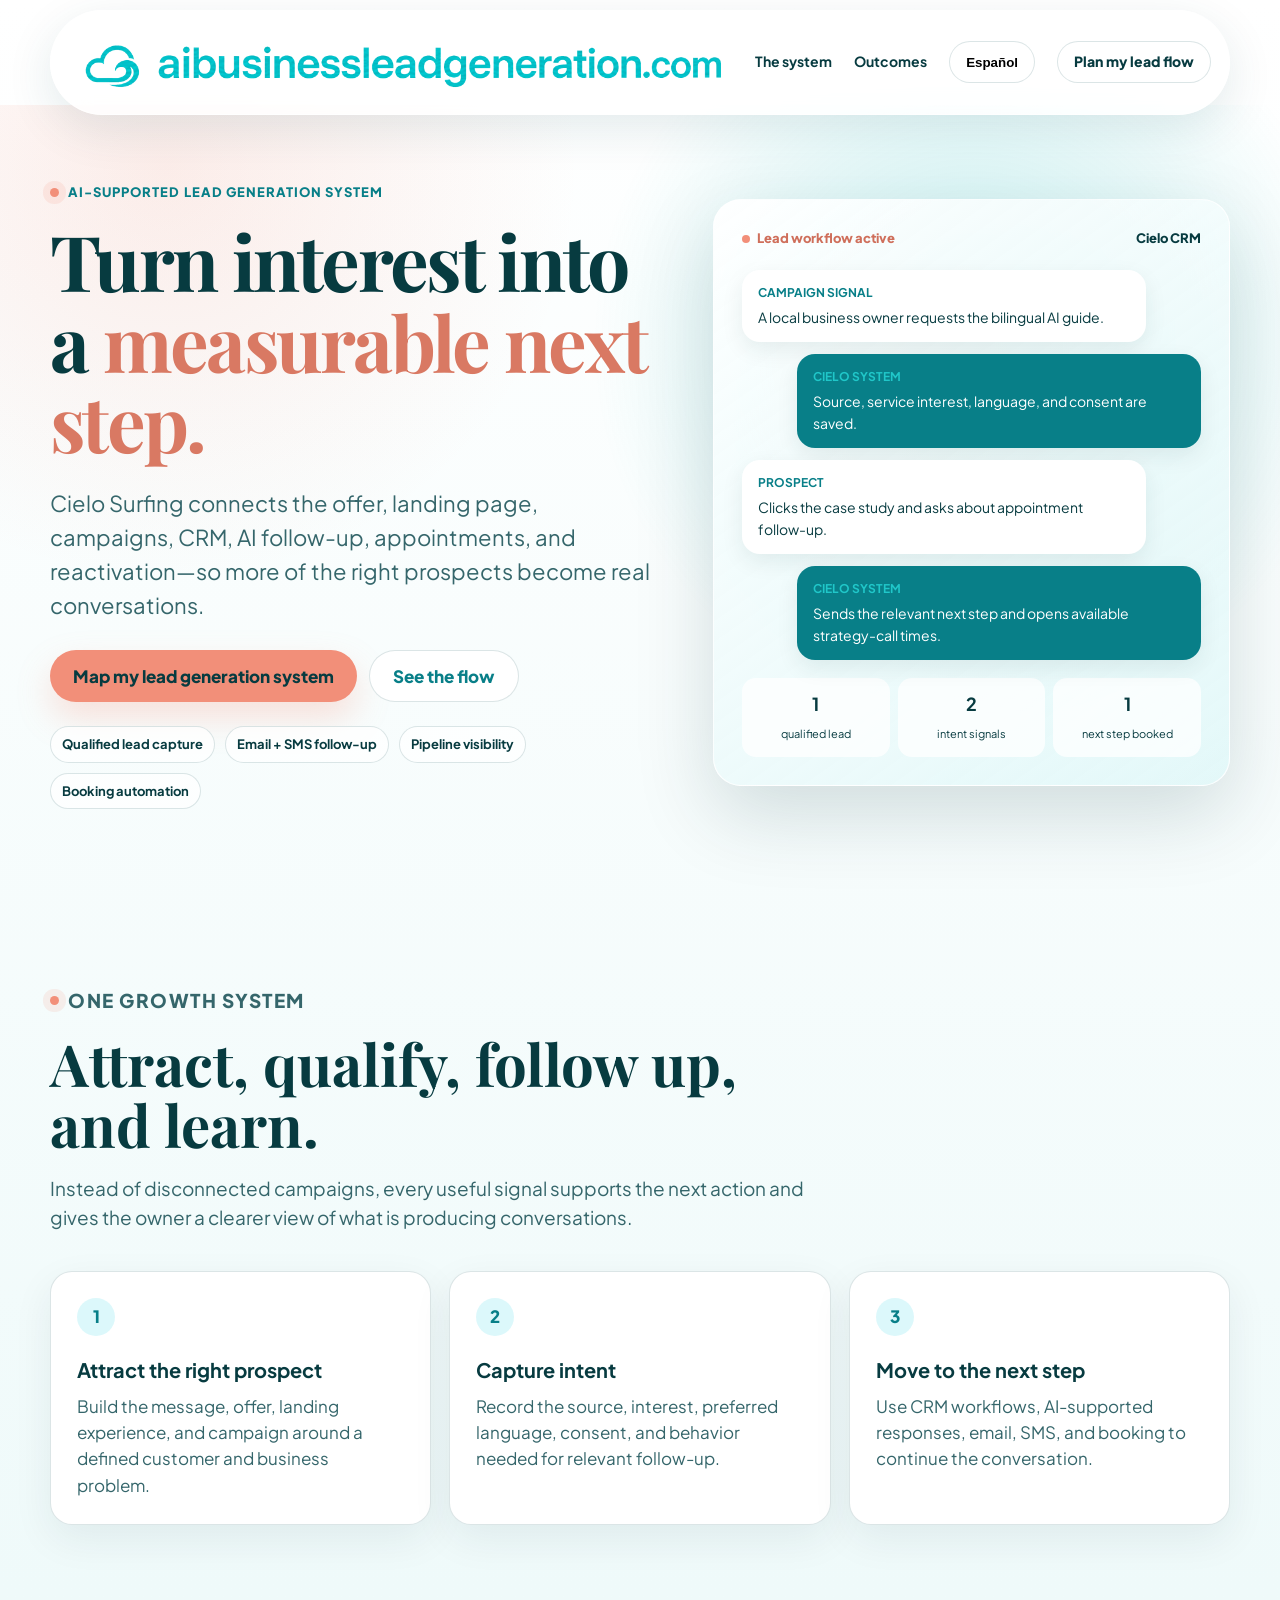
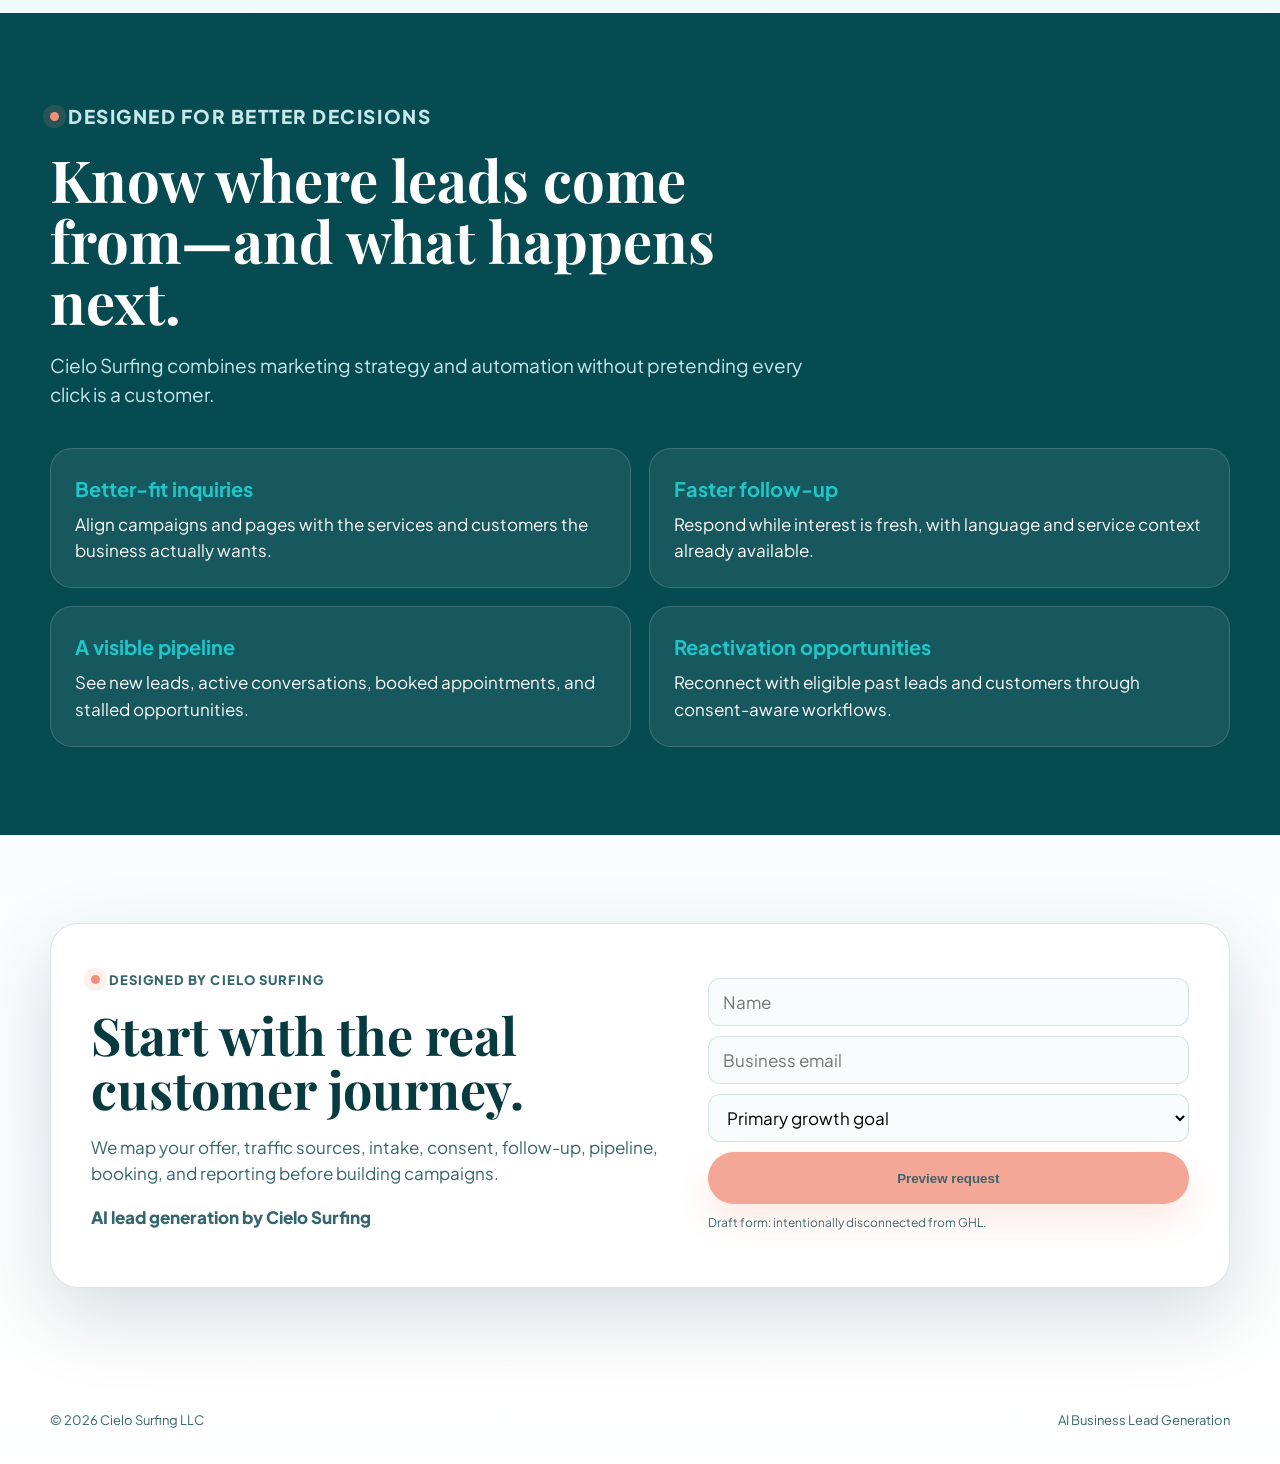
==== index.html @ 74b13a7a "Publish AI lead generation website" ====
<!doctype html>
<html lang="en"><head><meta charset="utf-8"><meta name="viewport" content="width=device-width,initial-scale=1"><title>AI Business Lead Generation | A Cielo Surfing Solution</title><meta name="description" content="An AI-supported lead generation and follow-up system connecting campaigns, funnels, CRM, appointment booking, and customer reactivation."><meta name="robots" content="index,follow"><link rel="canonical" href="https://aibusinessleadgeneration.com/"><link rel="preconnect" href="https://fonts.googleapis.com"><link rel="preconnect" href="https://fonts.gstatic.com" crossorigin><link href="https://fonts.googleapis.com/css2?family=Plus+Jakarta+Sans:wght@400;500;600;700;800&family=Playfair+Display:wght@700;800&display=swap" rel="stylesheet"><link rel="stylesheet" href="./styles.css"></head>
<body><header class="shell nav"><a href="#top"><img class="logo" src="./logo-aibusinessleadgeneration.png" alt="AI Business Lead Generation"></a><nav class="nav-links"><a href="#how">The system</a><a href="#results">Outcomes</a><button class="pill" type="button" data-lang-toggle>Español</button><a class="pill" href="#contact">Plan my lead flow</a></nav></header>
<main id="top"><div data-lang="en"><section class="hero"><div class="shell hero-grid"><div><p class="eyebrow">AI-supported lead generation system</p><h1>Turn interest into a <span>measurable next step.</span></h1><p class="lede">Cielo Surfing connects the offer, landing page, campaigns, CRM, AI follow-up, appointments, and reactivation—so more of the right prospects become real conversations.</p><div class="actions"><a class="button primary" href="#contact">Map my lead generation system</a><a class="button secondary" href="#how">See the flow</a></div><div class="trust"><span>Qualified lead capture</span><span>Email + SMS follow-up</span><span>Pipeline visibility</span><span>Booking automation</span></div></div><aside class="demo-card"><div class="demo-head"><span class="live">Lead workflow active</span><span>Cielo CRM</span></div><div class="flow"><div class="bubble"><strong>Campaign signal</strong>A local business owner requests the bilingual AI guide.</div><div class="bubble ai"><strong>Cielo system</strong>Source, service interest, language, and consent are saved.</div><div class="bubble"><strong>Prospect</strong>Clicks the case study and asks about appointment follow-up.</div><div class="bubble ai"><strong>Cielo system</strong>Sends the relevant next step and opens available strategy-call times.</div></div><div class="mini-result"><div><strong>1</strong><span>qualified lead</span></div><div><strong>2</strong><span>intent signals</span></div><div><strong>1</strong><span>next step booked</span></div></div></aside></div></section>
<section class="section" id="how"><div class="shell"><div class="section-head"><p class="eyebrow">One growth system</p><h2>Attract, qualify, follow up, and learn.</h2><p>Instead of disconnected campaigns, every useful signal supports the next action and gives the owner a clearer view of what is producing conversations.</p></div><div class="grid-3"><article class="card"><span class="number">1</span><h3>Attract the right prospect</h3><p>Build the message, offer, landing experience, and campaign around a defined customer and business problem.</p></article><article class="card"><span class="number">2</span><h3>Capture intent</h3><p>Record the source, interest, preferred language, consent, and behavior needed for relevant follow-up.</p></article><article class="card"><span class="number">3</span><h3>Move to the next step</h3><p>Use CRM workflows, AI-supported responses, email, SMS, and booking to continue the conversation.</p></article></div></div></section>
<section class="section alt" id="results"><div class="shell"><div class="section-head"><p class="eyebrow">Designed for better decisions</p><h2>Know where leads come from—and what happens next.</h2><p>Cielo Surfing combines marketing strategy and automation without pretending every click is a customer.</p></div><div class="outcomes"><div class="outcome"><strong>Better-fit inquiries</strong>Align campaigns and pages with the services and customers the business actually wants.</div><div class="outcome"><strong>Faster follow-up</strong>Respond while interest is fresh, with language and service context already available.</div><div class="outcome"><strong>A visible pipeline</strong>See new leads, active conversations, booked appointments, and stalled opportunities.</div><div class="outcome"><strong>Reactivation opportunities</strong>Reconnect with eligible past leads and customers through consent-aware workflows.</div></div></div></section>
<section class="section" id="contact"><div class="shell contact"><div><p class="eyebrow">Designed by Cielo Surfing</p><h2>Start with the real customer journey.</h2><p>We map your offer, traffic sources, intake, consent, follow-up, pipeline, booking, and reporting before building campaigns.</p><p class="domain-label">AI lead generation by Cielo Surfing</p></div><form class="preview-form" data-preview-form><input aria-label="Name" placeholder="Name"><input aria-label="Business email" type="email" placeholder="Business email"><select aria-label="Primary goal"><option>Primary growth goal</option><option>More qualified leads</option><option>Better follow-up</option><option>More appointments</option><option>Customer reactivation</option></select><button class="button primary" type="submit">Preview request</button><p class="form-note" data-form-note>Draft form: intentionally disconnected from GHL.</p></form></div></section></div>
<div data-lang="es" hidden><section class="hero"><div class="shell hero-grid"><div><p class="eyebrow">Sistema de generación de prospectos con IA</p><h1>Convierte el interés en un <span>siguiente paso medible.</span></h1><p class="lede">Cielo Surfing conecta la oferta, página, campañas, CRM, seguimiento con IA, citas y reactivación para convertir más prospectos correctos en conversaciones reales.</p><div class="actions"><a class="button primary" href="#contact">Mapear mi sistema de prospectos</a><a class="button secondary" href="#how-es">Ver el flujo</a></div><div class="trust"><span>Captura calificada</span><span>Email + SMS</span><span>Pipeline visible</span><span>Citas automatizadas</span></div></div><aside class="demo-card"><div class="demo-head"><span class="live">Flujo de prospectos activo</span><span>Cielo CRM</span></div><div class="flow"><div class="bubble"><strong>Señal de campaña</strong>La dueña de un negocio solicita la guía de IA bilingüe.</div><div class="bubble ai"><strong>Sistema Cielo</strong>Guarda fuente, interés, idioma y consentimiento.</div><div class="bubble"><strong>Prospecto</strong>Consulta el caso y pregunta por seguimiento de citas.</div><div class="bubble ai"><strong>Sistema Cielo</strong>Envía el siguiente paso relevante y ofrece horarios disponibles.</div></div><div class="mini-result"><div><strong>1</strong><span>prospecto calificado</span></div><div><strong>2</strong><span>señales de interés</span></div><div><strong>1</strong><span>cita reservada</span></div></div></aside></div></section><section class="section" id="how-es"><div class="shell"><div class="section-head"><p class="eyebrow">Un sistema de crecimiento</p><h2>Atrae, califica, da seguimiento y aprende.</h2><p>Cada señal útil apoya la siguiente acción y muestra con mayor claridad qué produce conversaciones.</p></div><div class="grid-3"><article class="card"><span class="number">1</span><h3>Atrae al prospecto correcto</h3><p>Construye mensaje, oferta, página y campaña alrededor de un cliente y problema definidos.</p></article><article class="card"><span class="number">2</span><h3>Captura la intención</h3><p>Registra fuente, interés, idioma, consentimiento y comportamiento para dar seguimiento relevante.</p></article><article class="card"><span class="number">3</span><h3>Avanza la conversación</h3><p>Usa CRM, respuestas con IA, email, SMS y reservación para lograr el siguiente paso.</p></article></div></div></section><section class="section alt"><div class="shell"><div class="section-head"><p class="eyebrow">Mejores decisiones</p><h2>Descubre de dónde llegan los prospectos y qué sucede después.</h2><p>Cielo Surfing combina estrategia y automatización sin confundir cada clic con un cliente.</p></div><div class="outcomes"><div class="outcome"><strong>Consultas más adecuadas</strong>Alinea campañas y páginas con los servicios y clientes que el negocio busca.</div><div class="outcome"><strong>Seguimiento más rápido</strong>Responde cuando el interés está fresco y ya tienes el contexto necesario.</div><div class="outcome"><strong>Pipeline visible</strong>Observa prospectos, conversaciones, citas y oportunidades detenidas.</div><div class="outcome"><strong>Reactivación</strong>Reconecta con prospectos y clientes elegibles mediante flujos con consentimiento.</div></div></div></section><section class="section"><div class="shell contact"><div><p class="eyebrow">Diseñado por Cielo Surfing</p><h2>Empieza con el recorrido real del cliente.</h2><p>Mapeamos oferta, tráfico, captura, consentimiento, seguimiento, pipeline, citas y medición antes de crear campañas.</p><p class="domain-label">Generación de prospectos con IA por Cielo Surfing</p></div><form class="preview-form" data-preview-form><input aria-label="Nombre" placeholder="Nombre"><input aria-label="Correo del negocio" type="email" placeholder="Correo del negocio"><button class="button primary" type="submit">Solicitud de prueba</button><p class="form-note" data-form-note>Formulario de borrador: no está conectado con GHL.</p></form></div></section></div></main><footer class="footer"><div class="shell footer-inner"><span>© 2026 Cielo Surfing LLC</span><span>AI Business Lead Generation</span></div></footer><script src="./script.js"></script></body></html>
---- styles.css ----
:root{--ink:#002b33;--soft:#285861;--ocean:#074f5a;--deep:#042f38;--aqua:#3fd6e6;--sky:#4aa7ff;--coral:#ff6545;--paper:#fff;--mist:#eef8f8;--line:rgba(5,71,82,.14);--shadow:0 28px 80px rgba(5,47,56,.16);--body:"Plus Jakarta Sans",system-ui,sans-serif;--display:"Playfair Display",Georgia,serif}
*{box-sizing:border-box}html{scroll-behavior:smooth}body{margin:0;background:linear-gradient(180deg,#fff 0%,#effafa 52%,#fff 100%);color:var(--ink);font-family:var(--body);font-size:17px;line-height:1.55}a{color:inherit;text-decoration:none}.shell{width:min(1180px,calc(100% - 36px));margin:auto}.preview-bar{padding:8px 18px;background:var(--deep);color:#dffbff;text-align:center;font-size:13px;font-weight:700;letter-spacing:.02em}.nav{display:flex;align-items:center;justify-content:space-between;gap:22px;padding:18px 0}.logo{width:min(220px,45vw);height:auto}.nav-links{display:flex;align-items:center;gap:22px;font-size:14px;font-weight:700}.pill,.button{display:inline-flex;align-items:center;justify-content:center;border-radius:999px;font-weight:800;transition:.2s ease}.pill{min-height:42px;padding:0 16px;border:1px solid var(--line);background:#fff}.hero{position:relative;overflow:hidden;padding:72px 0 88px}.hero:before{position:absolute;inset:0;z-index:-1;background:radial-gradient(circle at 76% 30%,rgba(63,214,230,.22),transparent 34%),radial-gradient(circle at 13% 8%,rgba(74,167,255,.13),transparent 31%);content:""}.hero-grid{display:grid;grid-template-columns:1.08fr .92fr;align-items:center;gap:56px}.eyebrow{display:inline-flex;align-items:center;gap:9px;margin:0 0 18px;color:var(--ocean);font-size:13px;font-weight:900;letter-spacing:.08em;text-transform:uppercase}.eyebrow:before{width:9px;height:9px;border-radius:50%;background:var(--coral);box-shadow:0 0 0 7px rgba(255,101,69,.12);content:""}h1,h2{margin:0;font-family:var(--display);line-height:1.05}h1{max-width:760px;font-size:clamp(46px,6vw,78px);letter-spacing:-.035em}h1 span{color:var(--coral)}.lede{max-width:690px;margin:24px 0 28px;color:var(--soft);font-size:clamp(18px,2vw,22px)}.actions{display:flex;flex-wrap:wrap;gap:12px}.button{min-height:52px;padding:0 23px}.button.primary{background:var(--coral);color:#fff;box-shadow:0 16px 34px rgba(255,101,69,.28)}.button.secondary{border:1px solid var(--line);background:#fff;color:var(--ocean)}.trust{display:flex;flex-wrap:wrap;gap:10px;margin-top:24px}.trust span{padding:7px 11px;border:1px solid var(--line);border-radius:999px;background:rgba(255,255,255,.72);font-size:13px;font-weight:700}.demo-card{padding:28px;border:1px solid rgba(255,255,255,.8);border-radius:28px;background:linear-gradient(145deg,rgba(255,255,255,.92),rgba(220,246,247,.74));box-shadow:var(--shadow)}.demo-head{display:flex;align-items:center;justify-content:space-between;margin-bottom:22px;font-size:13px;font-weight:800}.live{color:#1d7b5b}.live:before{display:inline-block;width:8px;height:8px;margin-right:7px;border-radius:50%;background:#2fd092;content:""}.flow{display:grid;gap:12px}.bubble{max-width:88%;padding:14px 16px;border-radius:18px;background:#fff;box-shadow:0 8px 22px rgba(5,47,56,.08);font-size:14px}.bubble strong{display:block;margin-bottom:4px;color:var(--ocean);font-size:12px;text-transform:uppercase}.bubble.ai{justify-self:end;background:var(--ocean);color:#fff}.bubble.ai strong{color:var(--aqua)}.mini-result{display:grid;grid-template-columns:repeat(3,1fr);gap:8px;margin-top:18px}.mini-result div{padding:12px;border-radius:14px;background:rgba(255,255,255,.75);text-align:center}.mini-result strong{display:block;font-size:18px}.mini-result span{font-size:11px}.section{padding:88px 0}.section.alt{background:var(--deep);color:#fff}.section-head{max-width:760px;margin-bottom:38px}.section-head h2{font-size:clamp(36px,5vw,58px)}.section-head p{color:var(--soft);font-size:19px}.alt .section-head p{color:#c7e8eb}.grid-3{display:grid;grid-template-columns:repeat(3,1fr);gap:18px}.card{padding:26px;border:1px solid var(--line);border-radius:22px;background:#fff;box-shadow:0 14px 40px rgba(5,47,56,.07)}.card .number{display:grid;width:38px;height:38px;place-items:center;border-radius:50%;background:rgba(63,214,230,.18);color:var(--ocean);font-weight:900}.card h3{margin:18px 0 8px;font-size:20px}.card p{margin:0;color:var(--soft)}.outcomes{display:grid;grid-template-columns:1fr 1fr;gap:18px}.outcome{padding:24px;border:1px solid rgba(255,255,255,.16);border-radius:22px;background:rgba(255,255,255,.07)}.outcome strong{display:block;margin-bottom:7px;color:var(--aqua);font-size:20px}.contact{display:grid;grid-template-columns:1.1fr .9fr;gap:28px;align-items:center;padding:40px;border:1px solid var(--line);border-radius:28px;background:#fff;box-shadow:var(--shadow)}.contact h2{font-size:clamp(34px,4.5vw,52px)}.contact p{color:var(--soft)}.preview-form{display:grid;gap:10px}.preview-form input,.preview-form select{width:100%;min-height:48px;padding:0 14px;border:1px solid var(--line);border-radius:12px;background:#f8fcfc;font:inherit}.preview-form button{border:0;cursor:not-allowed;opacity:.78}.form-note{margin:0!important;font-size:12px}.footer{padding:34px 0;color:var(--soft);font-size:13px}.footer-inner{display:flex;justify-content:space-between;gap:18px}.domain-label{font-weight:800;color:var(--ocean)}
@media(max-width:850px){.nav-links a:not(.pill){display:none}.hero{padding-top:48px}.hero-grid,.contact{grid-template-columns:1fr}.demo-card{max-width:620px}.grid-3{grid-template-columns:1fr}.outcomes{grid-template-columns:1fr}}
@media(max-width:520px){body{font-size:16px}.shell{width:min(100% - 24px,1180px)}.nav{padding:14px 0}.logo{width:170px}.hero{padding:34px 0 64px}h1{font-size:43px}.section{padding:64px 0}.contact{padding:25px}.mini-result{grid-template-columns:1fr}.footer-inner{display:block}}
@media(prefers-reduced-motion:reduce){html{scroll-behavior:auto}.pill,.button{transition:none}}
.logo{filter:brightness(0) saturate(100%) invert(73%) sepia(77%) saturate(741%) hue-rotate(130deg) brightness(87%) contrast(91%)}
.logo{width:min(390px,55vw);max-height:64px;object-fit:contain;object-position:left center}
@media(max-width:520px){.logo{width:min(255px,62vw);max-height:54px}}
.logo{filter:none}

/* Refined Cielo palette: turquoise + soft orange, with green states removed. */
:root{
  --ink:#073b40;
  --soft:#35666b;
  --ocean:#087f88;
  --deep:#064b52;
  --aqua:#20c7c9;
  --sky:#76dce0;
  --coral:#f28f79;
  --mist:#effafa;
}
.hero:before{background:radial-gradient(circle at 76% 30%,rgba(32,199,201,.24),transparent 34%),radial-gradient(circle at 13% 8%,rgba(242,143,121,.16),transparent 31%)}
.eyebrow:before{background:var(--coral);box-shadow:0 0 0 7px rgba(242,143,121,.14)}
.button.primary{background:var(--coral);color:var(--ink);box-shadow:0 16px 34px rgba(242,143,121,.26)}
.hero h1 span{color:#d97963}
.live{color:#cf6f5b}
.live:before{background:var(--coral)}

/* Ocean-inspired motion and interaction, shared by both local drafts. */
.nav{position:sticky;top:10px;z-index:20;padding:12px 18px;border:1px solid rgba(255,255,255,.72);border-radius:999px;background:rgba(255,255,255,.76);box-shadow:0 14px 48px rgba(6,75,82,.11);backdrop-filter:blur(18px)}
.hero{isolation:isolate}
.hero:after{position:absolute;inset:0;z-index:-1;background:radial-gradient(circle 220px at var(--pointer-x,72%) var(--pointer-y,35%),rgba(242,143,121,.13),transparent 70%);content:"";pointer-events:none;transition:opacity .3s ease}
.motion-bubbles{position:absolute;inset:0;z-index:-1;overflow:hidden;pointer-events:none}
.motion-bubbles span{position:absolute;left:var(--bubble-x);bottom:-56px;width:var(--bubble-size);height:var(--bubble-size);border:1px solid rgba(8,127,136,.2);border-radius:50%;background:linear-gradient(145deg,rgba(255,255,255,.62),rgba(32,199,201,.12));box-shadow:inset 0 0 10px rgba(255,255,255,.7);animation:bubble-rise var(--bubble-speed) linear var(--bubble-delay) infinite}
.demo-card{transform:perspective(900px) rotateX(var(--tilt-x,0deg)) rotateY(var(--tilt-y,0deg));transform-style:preserve-3d;transition:transform .18s ease,box-shadow .3s ease}
.demo-card:hover{box-shadow:0 34px 95px rgba(6,75,82,.2)}
.bubble{position:relative;transition:transform .35s ease,box-shadow .35s ease,opacity .35s ease}
.bubble.is-speaking{transform:translateY(-3px);box-shadow:0 13px 30px rgba(6,75,82,.15)}
.bubble.is-speaking:after{position:absolute;right:12px;bottom:-6px;width:12px;height:12px;border-radius:50%;background:var(--coral);box-shadow:0 0 0 0 rgba(242,143,121,.35);content:"";animation:soft-pulse 1.6s ease-out infinite}
.bubble.ai.is-speaking:after{background:var(--aqua);box-shadow:0 0 0 0 rgba(32,199,201,.32)}
.motion-reveal{opacity:0;transform:translateY(22px);transition:opacity .7s ease var(--reveal-delay,0ms),transform .7s cubic-bezier(.16,1,.3,1) var(--reveal-delay,0ms)}
.motion-reveal.is-visible{opacity:1;transform:translateY(0)}
.card,.outcome,.button,.pill{transition:transform .22s ease,box-shadow .22s ease,border-color .22s ease}
.card:hover,.outcome:hover{transform:translateY(-6px);box-shadow:0 20px 50px rgba(6,75,82,.12)}
.button:hover,.pill:hover{transform:translateY(-2px)}
.button.primary:hover{box-shadow:0 20px 42px rgba(242,143,121,.34)}
@keyframes bubble-rise{0%{opacity:0;transform:translate3d(0,0,0) scale(.72)}12%{opacity:.72}78%{opacity:.45}100%{opacity:0;transform:translate3d(18px,-760px,0) scale(1.35)}}
@keyframes soft-pulse{0%{box-shadow:0 0 0 0 rgba(242,143,121,.38)}70%{box-shadow:0 0 0 10px rgba(242,143,121,0)}100%{box-shadow:0 0 0 0 rgba(242,143,121,0)}}
@media(max-width:850px){.nav{top:6px;border-radius:24px}.motion-bubbles span:nth-child(n+9){display:none}.demo-card{transform:none!important}.card:hover,.outcome:hover{transform:none}}
@media(prefers-reduced-motion:reduce){.motion-bubbles{display:none}.hero:after{display:none}.motion-reveal{opacity:1;transform:none;transition:none}.demo-card,.bubble,.card,.outcome,.button,.pill{transition:none!important;transform:none!important}.bubble.is-speaking:after{animation:none}}

/* Larger domain wordmarks without compressing the navigation. */
.nav{gap:16px;overflow:visible}
.nav>a:first-child{display:flex;min-width:0;align-items:center;overflow:visible}
.logo{width:min(570px,48vw);max-width:none;max-height:none;margin-block:-44px;object-fit:contain;object-position:left center}
@media(max-width:1100px){.nav-links a:not(.pill){display:none}.logo{width:min(610px,64vw)}}
@media(max-width:700px){.nav{display:grid;grid-template-columns:minmax(0,1fr) auto;padding:14px 16px;border-radius:24px}.logo{width:100%;margin-block:-28px}.nav-links{gap:8px}.nav-links a.pill{display:none}}
@media(max-width:480px){.nav{grid-template-columns:1fr}.nav-links{width:100%;justify-content:center}.logo{width:100%;margin-block:-22px}}

/* Corrected proportion: larger wordmark, smaller cloud, normal header footprint. */
.logo{width:min(440px,40vw);max-height:none;margin-block:-34px}
@media(max-width:1100px){.logo{width:min(470px,58vw)}}
@media(max-width:700px){.logo{width:100%;margin-block:-24px}}
@media(max-width:480px){.logo{width:100%;margin-block:-18px}}

/* AI Receptionist: same internal proportions, smaller overall header mark. */
.logo.receptionist-logo{width:min(340px,32vw)}
@media(max-width:1100px){.logo.receptionist-logo{width:min(360px,45vw)}}
@media(max-width:700px){.logo.receptionist-logo{width:78%}}
@media(max-width:480px){.logo.receptionist-logo{width:82%}}

/* Enlarge only the logo artwork while preserving the navigation bar layout. */
.logo{transform:scale(1.5);transform-origin:left center}
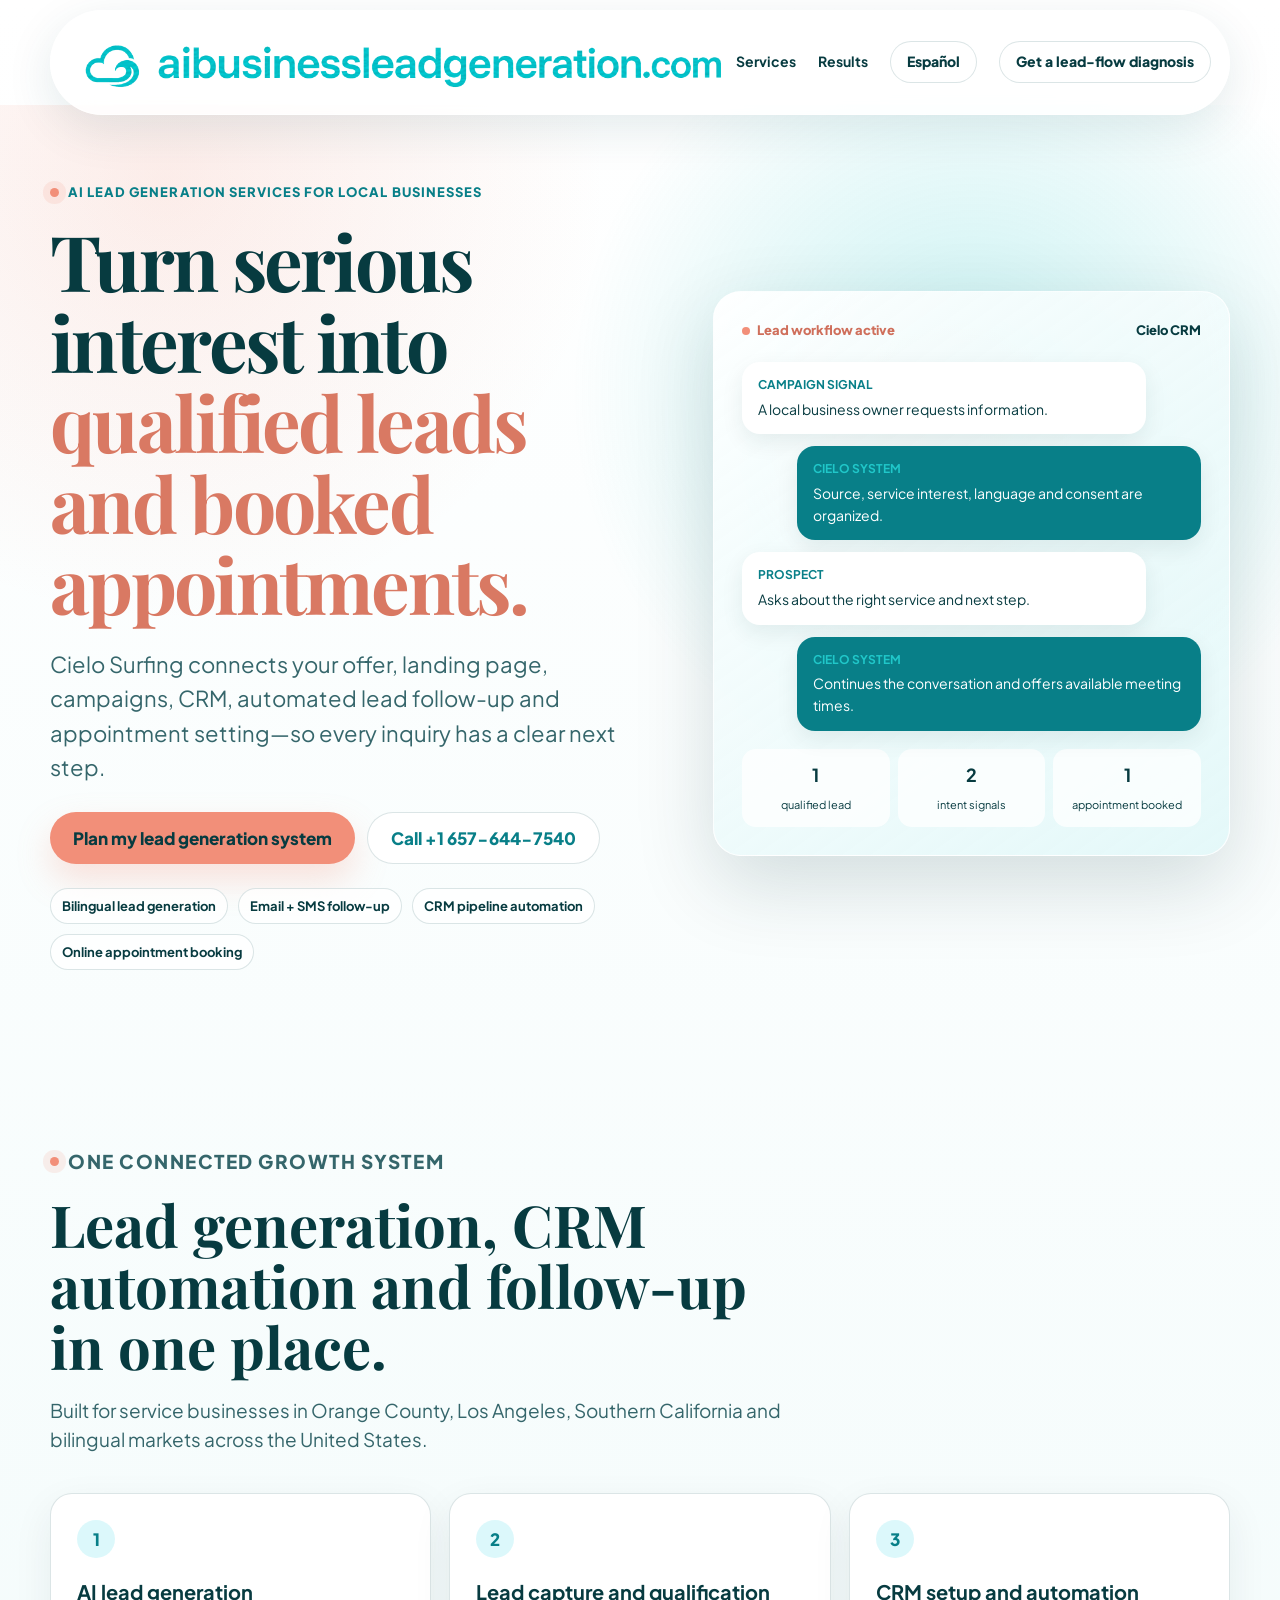
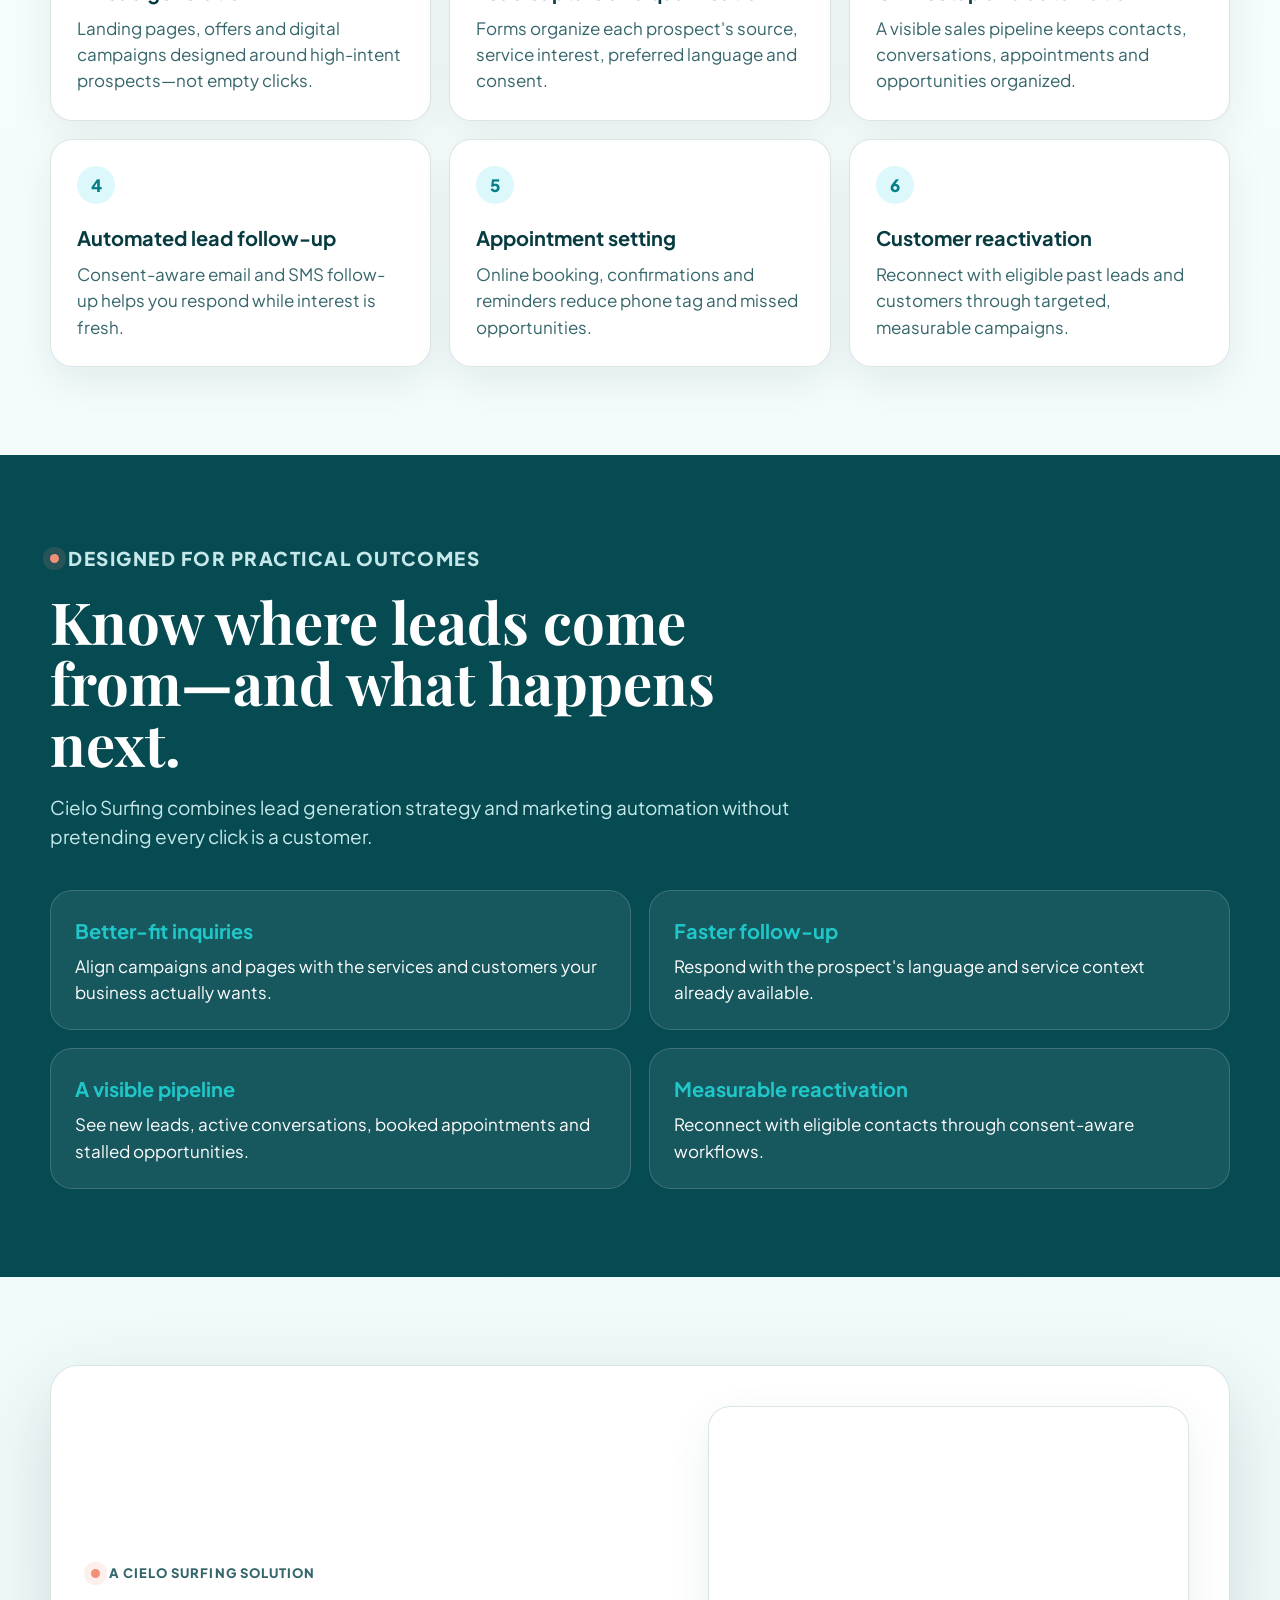
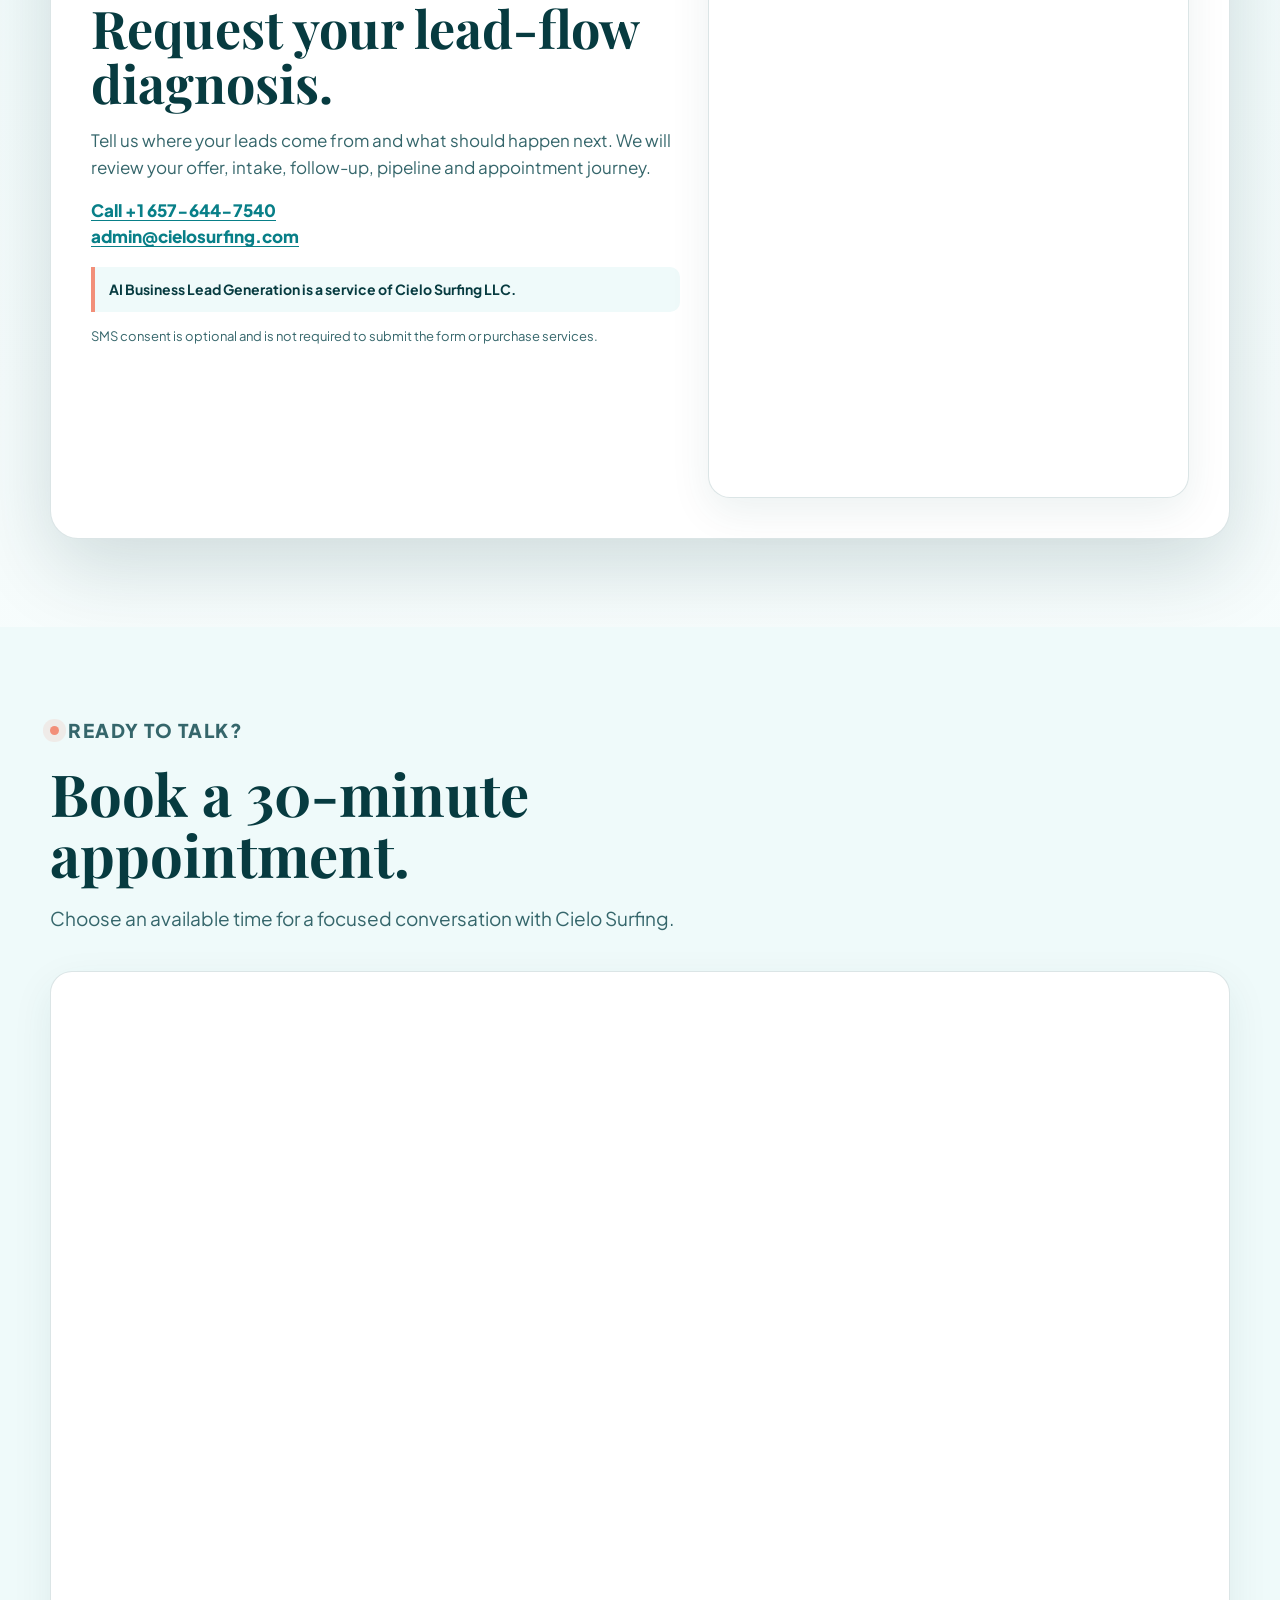
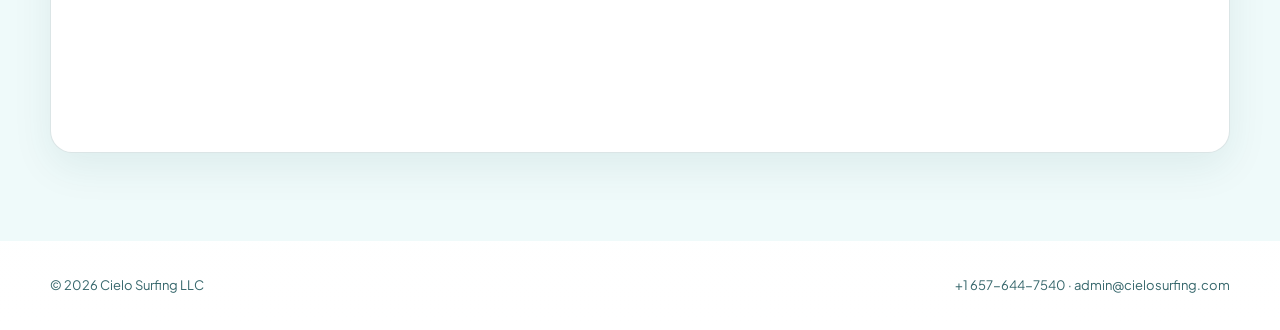
==== commit da30f8bf: "Connect Cielo Surfing form, calendar, bilingual SEO" ====
--- a/index.html
+++ b/index.html
@@ -1,8 +1,7 @@
-<!doctype html>
-<html lang="en"><head><meta charset="utf-8"><meta name="viewport" content="width=device-width,initial-scale=1"><title>AI Business Lead Generation | A Cielo Surfing Solution</title><meta name="description" content="An AI-supported lead generation and follow-up system connecting campaigns, funnels, CRM, appointment booking, and customer reactivation."><meta name="robots" content="index,follow"><link rel="canonical" href="https://aibusinessleadgeneration.com/"><link rel="preconnect" href="https://fonts.googleapis.com"><link rel="preconnect" href="https://fonts.gstatic.com" crossorigin><link href="https://fonts.googleapis.com/css2?family=Plus+Jakarta+Sans:wght@400;500;600;700;800&family=Playfair+Display:wght@700;800&display=swap" rel="stylesheet"><link rel="stylesheet" href="./styles.css"></head>
-<body><header class="shell nav"><a href="#top"><img class="logo" src="./logo-aibusinessleadgeneration.png" alt="AI Business Lead Generation"></a><nav class="nav-links"><a href="#how">The system</a><a href="#results">Outcomes</a><button class="pill" type="button" data-lang-toggle>Español</button><a class="pill" href="#contact">Plan my lead flow</a></nav></header>
-<main id="top"><div data-lang="en"><section class="hero"><div class="shell hero-grid"><div><p class="eyebrow">AI-supported lead generation system</p><h1>Turn interest into a <span>measurable next step.</span></h1><p class="lede">Cielo Surfing connects the offer, landing page, campaigns, CRM, AI follow-up, appointments, and reactivation—so more of the right prospects become real conversations.</p><div class="actions"><a class="button primary" href="#contact">Map my lead generation system</a><a class="button secondary" href="#how">See the flow</a></div><div class="trust"><span>Qualified lead capture</span><span>Email + SMS follow-up</span><span>Pipeline visibility</span><span>Booking automation</span></div></div><aside class="demo-card"><div class="demo-head"><span class="live">Lead workflow active</span><span>Cielo CRM</span></div><div class="flow"><div class="bubble"><strong>Campaign signal</strong>A local business owner requests the bilingual AI guide.</div><div class="bubble ai"><strong>Cielo system</strong>Source, service interest, language, and consent are saved.</div><div class="bubble"><strong>Prospect</strong>Clicks the case study and asks about appointment follow-up.</div><div class="bubble ai"><strong>Cielo system</strong>Sends the relevant next step and opens available strategy-call times.</div></div><div class="mini-result"><div><strong>1</strong><span>qualified lead</span></div><div><strong>2</strong><span>intent signals</span></div><div><strong>1</strong><span>next step booked</span></div></div></aside></div></section>
-<section class="section" id="how"><div class="shell"><div class="section-head"><p class="eyebrow">One growth system</p><h2>Attract, qualify, follow up, and learn.</h2><p>Instead of disconnected campaigns, every useful signal supports the next action and gives the owner a clearer view of what is producing conversations.</p></div><div class="grid-3"><article class="card"><span class="number">1</span><h3>Attract the right prospect</h3><p>Build the message, offer, landing experience, and campaign around a defined customer and business problem.</p></article><article class="card"><span class="number">2</span><h3>Capture intent</h3><p>Record the source, interest, preferred language, consent, and behavior needed for relevant follow-up.</p></article><article class="card"><span class="number">3</span><h3>Move to the next step</h3><p>Use CRM workflows, AI-supported responses, email, SMS, and booking to continue the conversation.</p></article></div></div></section>
-<section class="section alt" id="results"><div class="shell"><div class="section-head"><p class="eyebrow">Designed for better decisions</p><h2>Know where leads come from—and what happens next.</h2><p>Cielo Surfing combines marketing strategy and automation without pretending every click is a customer.</p></div><div class="outcomes"><div class="outcome"><strong>Better-fit inquiries</strong>Align campaigns and pages with the services and customers the business actually wants.</div><div class="outcome"><strong>Faster follow-up</strong>Respond while interest is fresh, with language and service context already available.</div><div class="outcome"><strong>A visible pipeline</strong>See new leads, active conversations, booked appointments, and stalled opportunities.</div><div class="outcome"><strong>Reactivation opportunities</strong>Reconnect with eligible past leads and customers through consent-aware workflows.</div></div></div></section>
-<section class="section" id="contact"><div class="shell contact"><div><p class="eyebrow">Designed by Cielo Surfing</p><h2>Start with the real customer journey.</h2><p>We map your offer, traffic sources, intake, consent, follow-up, pipeline, booking, and reporting before building campaigns.</p><p class="domain-label">AI lead generation by Cielo Surfing</p></div><form class="preview-form" data-preview-form><input aria-label="Name" placeholder="Name"><input aria-label="Business email" type="email" placeholder="Business email"><select aria-label="Primary goal"><option>Primary growth goal</option><option>More qualified leads</option><option>Better follow-up</option><option>More appointments</option><option>Customer reactivation</option></select><button class="button primary" type="submit">Preview request</button><p class="form-note" data-form-note>Draft form: intentionally disconnected from GHL.</p></form></div></section></div>
-<div data-lang="es" hidden><section class="hero"><div class="shell hero-grid"><div><p class="eyebrow">Sistema de generación de prospectos con IA</p><h1>Convierte el interés en un <span>siguiente paso medible.</span></h1><p class="lede">Cielo Surfing conecta la oferta, página, campañas, CRM, seguimiento con IA, citas y reactivación para convertir más prospectos correctos en conversaciones reales.</p><div class="actions"><a class="button primary" href="#contact">Mapear mi sistema de prospectos</a><a class="button secondary" href="#how-es">Ver el flujo</a></div><div class="trust"><span>Captura calificada</span><span>Email + SMS</span><span>Pipeline visible</span><span>Citas automatizadas</span></div></div><aside class="demo-card"><div class="demo-head"><span class="live">Flujo de prospectos activo</span><span>Cielo CRM</span></div><div class="flow"><div class="bubble"><strong>Señal de campaña</strong>La dueña de un negocio solicita la guía de IA bilingüe.</div><div class="bubble ai"><strong>Sistema Cielo</strong>Guarda fuente, interés, idioma y consentimiento.</div><div class="bubble"><strong>Prospecto</strong>Consulta el caso y pregunta por seguimiento de citas.</div><div class="bubble ai"><strong>Sistema Cielo</strong>Envía el siguiente paso relevante y ofrece horarios disponibles.</div></div><div class="mini-result"><div><strong>1</strong><span>prospecto calificado</span></div><div><strong>2</strong><span>señales de interés</span></div><div><strong>1</strong><span>cita reservada</span></div></div></aside></div></section><section class="section" id="how-es"><div class="shell"><div class="section-head"><p class="eyebrow">Un sistema de crecimiento</p><h2>Atrae, califica, da seguimiento y aprende.</h2><p>Cada señal útil apoya la siguiente acción y muestra con mayor claridad qué produce conversaciones.</p></div><div class="grid-3"><article class="card"><span class="number">1</span><h3>Atrae al prospecto correcto</h3><p>Construye mensaje, oferta, página y campaña alrededor de un cliente y problema definidos.</p></article><article class="card"><span class="number">2</span><h3>Captura la intención</h3><p>Registra fuente, interés, idioma, consentimiento y comportamiento para dar seguimiento relevante.</p></article><article class="card"><span class="number">3</span><h3>Avanza la conversación</h3><p>Usa CRM, respuestas con IA, email, SMS y reservación para lograr el siguiente paso.</p></article></div></div></section><section class="section alt"><div class="shell"><div class="section-head"><p class="eyebrow">Mejores decisiones</p><h2>Descubre de dónde llegan los prospectos y qué sucede después.</h2><p>Cielo Surfing combina estrategia y automatización sin confundir cada clic con un cliente.</p></div><div class="outcomes"><div class="outcome"><strong>Consultas más adecuadas</strong>Alinea campañas y páginas con los servicios y clientes que el negocio busca.</div><div class="outcome"><strong>Seguimiento más rápido</strong>Responde cuando el interés está fresco y ya tienes el contexto necesario.</div><div class="outcome"><strong>Pipeline visible</strong>Observa prospectos, conversaciones, citas y oportunidades detenidas.</div><div class="outcome"><strong>Reactivación</strong>Reconecta con prospectos y clientes elegibles mediante flujos con consentimiento.</div></div></div></section><section class="section"><div class="shell contact"><div><p class="eyebrow">Diseñado por Cielo Surfing</p><h2>Empieza con el recorrido real del cliente.</h2><p>Mapeamos oferta, tráfico, captura, consentimiento, seguimiento, pipeline, citas y medición antes de crear campañas.</p><p class="domain-label">Generación de prospectos con IA por Cielo Surfing</p></div><form class="preview-form" data-preview-form><input aria-label="Nombre" placeholder="Nombre"><input aria-label="Correo del negocio" type="email" placeholder="Correo del negocio"><button class="button primary" type="submit">Solicitud de prueba</button><p class="form-note" data-form-note>Formulario de borrador: no está conectado con GHL.</p></form></div></section></div></main><footer class="footer"><div class="shell footer-inner"><span>© 2026 Cielo Surfing LLC</span><span>AI Business Lead Generation</span></div></footer><script src="./script.js"></script></body></html>
+<!doctype html><html lang="en"><head><meta charset="utf-8"><meta name="viewport" content="width=device-width,initial-scale=1"><title>AI Lead Generation Services for Local Businesses | Cielo Surfing</title><meta name="description" content="AI lead generation, CRM automation, automated lead follow-up and appointment setting for local businesses in Orange County, Los Angeles and bilingual U.S. markets."><meta name="robots" content="index,follow,max-image-preview:large"><link rel="canonical" href="https://aibusinessleadgeneration.com/"><link rel="alternate" hreflang="en" href="https://aibusinessleadgeneration.com/"><link rel="alternate" hreflang="es" href="https://aibusinessleadgeneration.com/es/"><link rel="alternate" hreflang="x-default" href="https://aibusinessleadgeneration.com/"><meta property="og:title" content="AI Lead Generation Services | Cielo Surfing"><meta property="og:description" content="A connected system for lead capture, CRM automation, follow-up and appointment setting."><meta property="og:url" content="https://aibusinessleadgeneration.com/"><meta property="og:type" content="website"><link rel="preconnect" href="https://fonts.googleapis.com"><link rel="preconnect" href="https://fonts.gstatic.com" crossorigin><link href="https://fonts.googleapis.com/css2?family=Plus+Jakarta+Sans:wght@400;500;600;700;800&family=Playfair+Display:wght@700;800&display=swap" rel="stylesheet"><link rel="stylesheet" href="/styles.css"><script type="application/ld+json">{"@context":"https://schema.org","@type":"ProfessionalService","name":"Cielo Surfing — AI Business Lead Generation","url":"https://aibusinessleadgeneration.com/","telephone":"+1-657-644-7540","email":"admin@cielosurfing.com","areaServed":["Orange County","Los Angeles","Southern California","United States"],"availableLanguage":["English","Spanish"],"serviceType":["AI lead generation","Lead capture and qualification","CRM automation","Automated lead follow-up","Appointment setting","Customer reactivation"]}</script></head>
+<body><header class="shell nav"><a href="#top" aria-label="AI Business Lead Generation home"><img class="logo" src="/logo-aibusinessleadgeneration.png" alt="AI Business Lead Generation"></a><nav class="nav-links" aria-label="Main navigation"><a href="#services">Services</a><a href="#results">Results</a><a class="pill" href="/es/" lang="es">Español</a><a class="pill" href="#contact">Get a lead-flow diagnosis</a></nav></header><main id="top">
+<section class="hero"><div class="shell hero-grid"><div><p class="eyebrow">AI lead generation services for local businesses</p><h1>Turn serious interest into <span>qualified leads and booked appointments.</span></h1><p class="lede">Cielo Surfing connects your offer, landing page, campaigns, CRM, automated lead follow-up and appointment setting—so every inquiry has a clear next step.</p><div class="actions"><a class="button primary" href="#contact">Plan my lead generation system</a><a class="button secondary" href="tel:+16576447540">Call +1 657-644-7540</a></div><div class="trust"><span>Bilingual lead generation</span><span>Email + SMS follow-up</span><span>CRM pipeline automation</span><span>Online appointment booking</span></div></div><aside class="demo-card"><div class="demo-head"><span class="live">Lead workflow active</span><span>Cielo CRM</span></div><div class="flow"><div class="bubble"><strong>Campaign signal</strong>A local business owner requests information.</div><div class="bubble ai"><strong>Cielo system</strong>Source, service interest, language and consent are organized.</div><div class="bubble"><strong>Prospect</strong>Asks about the right service and next step.</div><div class="bubble ai"><strong>Cielo system</strong>Continues the conversation and offers available meeting times.</div></div><div class="mini-result"><div><strong>1</strong><span>qualified lead</span></div><div><strong>2</strong><span>intent signals</span></div><div><strong>1</strong><span>appointment booked</span></div></div></aside></div></section>
+<section class="section" id="services"><div class="shell"><div class="section-head"><p class="eyebrow">One connected growth system</p><h2>Lead generation, CRM automation and follow-up in one place.</h2><p>Built for service businesses in Orange County, Los Angeles, Southern California and bilingual markets across the United States.</p></div><div class="grid-3"><article class="card"><span class="number">1</span><h3>AI lead generation</h3><p>Landing pages, offers and digital campaigns designed around high-intent prospects—not empty clicks.</p></article><article class="card"><span class="number">2</span><h3>Lead capture and qualification</h3><p>Forms organize each prospect's source, service interest, preferred language and consent.</p></article><article class="card"><span class="number">3</span><h3>CRM setup and automation</h3><p>A visible sales pipeline keeps contacts, conversations, appointments and opportunities organized.</p></article><article class="card"><span class="number">4</span><h3>Automated lead follow-up</h3><p>Consent-aware email and SMS follow-up helps you respond while interest is fresh.</p></article><article class="card"><span class="number">5</span><h3>Appointment setting</h3><p>Online booking, confirmations and reminders reduce phone tag and missed opportunities.</p></article><article class="card"><span class="number">6</span><h3>Customer reactivation</h3><p>Reconnect with eligible past leads and customers through targeted, measurable campaigns.</p></article></div></div></section>
+<section class="section alt" id="results"><div class="shell"><div class="section-head"><p class="eyebrow">Designed for practical outcomes</p><h2>Know where leads come from—and what happens next.</h2><p>Cielo Surfing combines lead generation strategy and marketing automation without pretending every click is a customer.</p></div><div class="outcomes"><div class="outcome"><strong>Better-fit inquiries</strong>Align campaigns and pages with the services and customers your business actually wants.</div><div class="outcome"><strong>Faster follow-up</strong>Respond with the prospect's language and service context already available.</div><div class="outcome"><strong>A visible pipeline</strong>See new leads, active conversations, booked appointments and stalled opportunities.</div><div class="outcome"><strong>Measurable reactivation</strong>Reconnect with eligible contacts through consent-aware workflows.</div></div></div></section>
+<section class="section" id="contact"><div class="shell contact"><div><p class="eyebrow">A Cielo Surfing solution</p><h2>Request your lead-flow diagnosis.</h2><p>Tell us where your leads come from and what should happen next. We will review your offer, intake, follow-up, pipeline and appointment journey.</p><p><a class="contact-link" href="tel:+16576447540">Call +1 657-644-7540</a><br><a class="contact-link" href="mailto:admin@cielosurfing.com">admin@cielosurfing.com</a></p><p class="service-disclosure"><strong>AI Business Lead Generation is a service of Cielo Surfing LLC.</strong></p><p class="form-note">SMS consent is optional and is not required to submit the form or purchase services.</p></div><div class="form-shell"><iframe src="https://api.leadconnectorhq.com/widget/form/usHiLClEM3kwqgybGthq" title="Request an AI lead generation diagnosis" loading="lazy"></iframe></div></div></section>
+<section class="section booking" id="book"><div class="shell"><div class="section-head"><p class="eyebrow">Ready to talk?</p><h2>Book a 30-minute appointment.</h2><p>Choose an available time for a focused conversation with Cielo Surfing.</p></div><div class="calendar-shell"><iframe src="https://api.leadconnectorhq.com/widget/booking/fQuvkFHFoPgSbVzQ4idZ" title="Book a 30-minute appointment with Cielo Surfing" loading="lazy"></iframe></div></div></section></main><footer class="footer"><div class="shell footer-inner"><span>© 2026 Cielo Surfing LLC</span><span><a href="tel:+16576447540">+1 657-644-7540</a> · <a href="mailto:admin@cielosurfing.com">admin@cielosurfing.com</a></span></div></footer><script src="https://api.leadconnectorhq.com/js/form_embed.js"></script><script src="/script.js"></script></body></html>
--- a/styles.css
+++ b/styles.css
@@ -71,3 +71,13 @@
 
 /* Enlarge only the logo artwork while preserving the navigation bar layout. */
 .logo{transform:scale(1.5);transform-origin:left center}
+
+/* Connected lead form and active appointment calendar. */
+.form-shell,.calendar-shell{overflow:hidden;border:1px solid var(--line);border-radius:22px;background:#fff;box-shadow:0 14px 40px rgba(6,75,82,.08)}
+.form-shell iframe{display:block;width:100%;min-height:690px;border:0}
+.calendar-shell iframe{display:block;width:100%;min-height:780px;border:0}
+.booking{background:var(--mist)}
+.contact-link{color:var(--ocean);font-weight:800;text-decoration:underline;text-decoration-thickness:1px;text-underline-offset:3px}
+.form-note{font-size:13px}
+.service-disclosure{padding:12px 14px;border-left:4px solid var(--coral);border-radius:0 10px 10px 0;background:var(--mist);color:var(--ink)!important;font-size:14px}
+@media(max-width:700px){.form-shell iframe{min-height:760px}.calendar-shell iframe{min-height:860px}}
